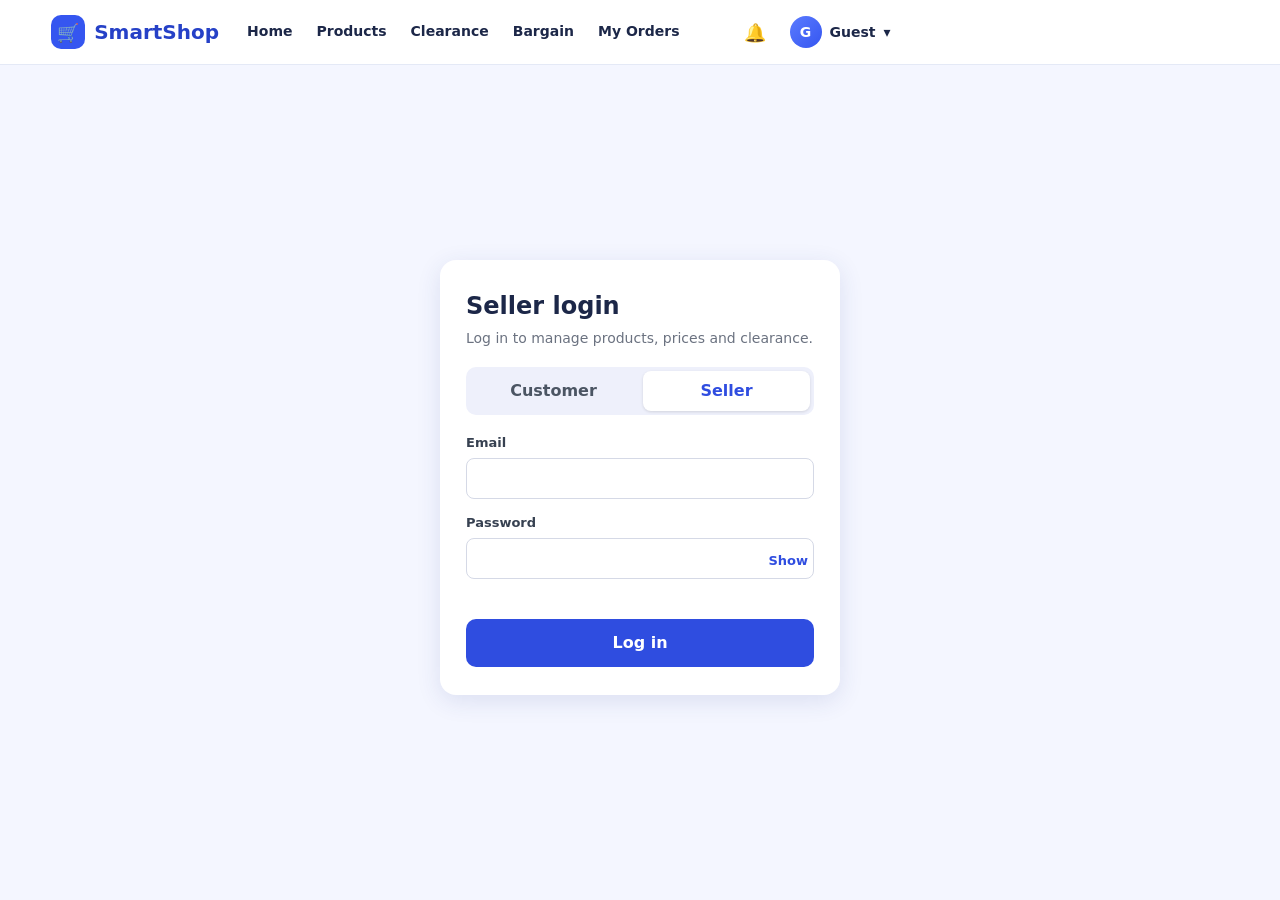
==== frontend/admin.html @ 372c332f "Add login and admin pages, product images, and update frontend scripts" ====
<!DOCTYPE html>
<html lang="en">
<head>
<meta charset="utf-8">
<meta name="viewport" content="width=device-width,initial-scale=1">
<title>Seller dashboard</title>
<link rel="stylesheet" href="admin.css">
</head>
<body>
<header>
    <b>Seller dashboard</b>
    <div class="row"><span id="who" class="muted"></span><a href="index.html">Store</a><button class="sec" id="out">Log out</button></div>
</header>

<main>
    <p class="muted" id="gate">Checking your login…</p>

    <div id="app" hidden>
        <div class="row" style="justify-content:space-between;margin-bottom:12px">
            <b id="count"></b><button id="add">+ Add product</button>
        </div>
        <p class="err" id="ge"></p>
        <div class="wrap">
            <table>
                <thead><tr><th>Name</th><th>Category</th><th>Base</th><th>Cost</th><th>Min</th><th>Stock</th><th>Expiry</th><th>Clearance price</th><th>Disc</th><th>Level</th><th></th></tr></thead>
                <tbody id="rows"></tbody>
            </table>
        </div>
    </div>
</main>

<div class="modal" id="modal">
    <div class="box">
        <b id="ft"></b>
        <div class="form" id="form"></div>
        <p class="err" id="fe"></p>
        <div class="row"><button id="save">Save</button><button class="sec" id="cancel">Cancel</button></div>
    </div>
</div>

<script>
const $ = s => document.querySelector(s);
const esc = s => String(s ?? '').replace(/[&<>"']/g, c => ({'&':'&amp;','<':'&lt;','>':'&gt;','"':'&quot;',"'":'&#39;'}[c]));
const inr = n => '₹' + Number(n).toLocaleString('en-IN');
const LOGIN = 'login.html?as=seller&next=admin.html';

const FIELDS = [
    ['name','Name','text'], ['category','Category','text'],
    ['base_price','Base price','number'], ['cost_price','Cost price','number'],
    ['minimum_price','Minimum price','number'], ['stock','Stock','number'],
    ['inventory_age','Inventory age (days)','number'], ['expiry_date','Expiry date (blank = none)','date'],
    ['sales_last_7_days','Sales last 7 days','number'], ['sales_last_30_days','Sales last 30 days','number'],
    ['demand_level','Demand','select'], ['seasonal_factor','Seasonal factor','number'],
    ['image_url','Photo link or images/file.jpg (optional)','text']
];
let list = [], editId = null;

async function api(url, method = 'GET', body) {
    const r = await fetch(url, { method, headers: { 'Content-Type': 'application/json' }, body: body ? JSON.stringify(body) : undefined });
    let j = {};
    try { j = await r.json(); } catch (e) {}
    return { ok: r.ok, status: r.status, j };
}

async function load() {
    // only a logged in seller may stay on this page
    const me = (await api('/api/auth/me')).j;
    if (!me.user || me.user.role !== 'admin') { location.replace(LOGIN); return; }
    $('#who').textContent = me.user.name;

    const r = await api('/api/products?view=admin');
    if (r.status === 401 || r.status === 403) { location.replace(LOGIN); return; }

    $('#gate').hidden = true; $('#app').hidden = false;
    list = r.j;
    const cl = await Promise.all(list.map(p => api('/api/clearance/' + p.id)));
    $('#count').textContent = list.length + ' products';
    $('#rows').innerHTML = list.map((p, i) => {
        const c = cl[i].j.clearance || {};
        const left = p.days_to_expiry;
        return `<tr><td>${esc(p.name)}</td><td>${esc(p.category)}</td><td>${inr(p.base_price)}</td><td>${inr(p.cost_price)}</td><td>${inr(p.minimum_price)}</td><td>${p.stock}</td>
        <td>${left == null ? '-' : left <= 0 ? 'expired' : left + ' d'}</td>
        <td>${c.clearance_price != null ? inr(c.clearance_price) : '-'}</td><td>${c.discount_percent ?? '-'}%</td>
        <td><span class="badge ${esc(c.clearance_level)}" title="${esc((c.reasons || []).join(', '))}">${esc(c.clearance_level || '-')}</span></td>
        <td><button class="sec" data-e="${p.id}">Edit</button> <button class="del" data-d="${p.id}">Delete</button></td></tr>`;
    }).join('');
}

function openForm(p) {
    editId = p ? p.id : null;
    $('#ft').textContent = p ? 'Edit product' : 'Add product';
    $('#fe').textContent = '';
    $('#form').innerHTML = FIELDS.map(([k, l, t]) => `<div><label>${l}</label>` + (t === 'select'
        ? `<select id="f_${k}">${['LOW', 'MEDIUM', 'HIGH'].map(v => `<option ${(p?.[k] || 'MEDIUM') === v ? 'selected' : ''}>${v}</option>`).join('')}</select>`
        : `<input id="f_${k}" type="${t}" step="any" value="${esc(p ? p[k] : (t === 'number' ? 0 : ''))}">`) + '</div>').join('');
    $('#modal').classList.add('open');
}

$('#add').onclick = () => openForm(null);
$('#cancel').onclick = () => $('#modal').classList.remove('open');
$('#out').onclick = async () => { await api('/api/auth/logout', 'POST', {}); location.assign('login.html'); };

$('#rows').onclick = async e => {
    const d = e.target.dataset;
    if (d.e) openForm(list.find(p => p.id == d.e));
    if (d.d && confirm('Delete this product?')) {
        const r = await api('/api/products/' + d.d, 'DELETE');
        $('#ge').textContent = r.ok ? '' : (r.j.message || r.j.error || 'Delete failed');
        load();
    }
};

$('#save').onclick = async () => {
    const b = {};
    for (const [k, , t] of FIELDS) {
        const v = $('#f_' + k).value.trim();
        b[k] = t === 'number' ? (v === '' ? null : Number(v)) : v;
    }
    const r = editId ? await api('/api/products/' + editId, 'PUT', b) : await api('/api/products', 'POST', b);
    if (!r.ok) { $('#fe').textContent = r.j.message || r.j.error || 'Could not save.'; return; }
    $('#modal').classList.remove('open');
    load();
};

load();
</script>
</body>
</html>
---- frontend/admin.css ----
*{
    box-sizing:border-box;
}

body{margin:0;
    font:15px system-ui,sans-serif;
    background:#f5f6f8;
    color:#1a1d23;
}
header{
    background:#1a1d23;
    color:#fff;
    padding:14px 20px;
    display:flex;
    justify-content:space-between;
    align-items:center
}
header a{
    color:#9db4ff;
    text-decoration:none;
    font-size:14px;
}
main{
    max-width:1100px;
    margin:20px auto;
    padding:0 16px;
}
.chips {
    display:flex;
    gap:8px;
    flex-wrap:wrap;
    margin-bottom:16px
}
.chip{
    border:1px solid #ccd;
    background:#fff;
    border-radius:99px;
    padding:5px 14px;
    cursor:pointer
}
.chip.on{
    background:#2f5bea;
    color:#fff;
    border-color:#2f5bea
}
.grid{
    display:grid;
    grid-template-columns:repeat(auto-fill,minmax(220px,1fr));
    gap:14px;
}
.card{
    background:#fff;
    border-radius:10px;
    padding:16px;
    box-shadow:0 1px 3px #0002;
    display:flex;
    flex-direction:column;
    gap:6px
}
.price{
	font-size:20px;font-weight:600
}
.muted{
	color:#6b7280;font-size:13px
}
button{
	background:#2f5bea;
	color:#fff;
	border:0;
	border-radius:6px;
	padding:8px 14px;
	cursor:pointer;
	font-size:14px;
}
button.sec{
	background:#e5e7eb;color:#1a1d23
}
button.del{
	background:#d93636
}
button:disabled{
	opacity:.5;
	cursor:not-allowed
}
input,select{
	padding:8px;border:1px solid #ccd;
	border-radius:6px;
	font:inherit;
	width:100%
}
.modal{
	position:fixed;
	inset:0;
	background:#0007;
	display:none;
	align-items:center;
	justify-content:center;
	padding:12px
}
.modal.open{
	display:flex
}
.box{
	background:#fff;
	border-radius:12px;
	padding:18px;
	width:100%;
	max-width:480px;
	max-height:92vh;
	overflow:auto
}
.chat{
	height:260px;
	overflow:auto;
	background:#f5f6f8;
	border-radius:8px;
	padding:10px;
	display:flex;
	flex-direction:column;
	gap:6px;
	margin:10px 0
}
.msg{
	padding:7px 11px;
	border-radius:12px;
	max-width:85%
}
.me{
	background:#2f5bea;
	color:#fff;
	align-self:flex-end
}
.bot{
background:#fff;
	align-self:flex-start
}
.row{
	display:flex;
	gap:8px;
	align-items:center
}
.wrap{
	overflow-x:auto
}
table{
	width:100%;
	border-collapse:collapse;
	background:#fff;
	border-radius:10px;
	font-size:14px
}
th,td{
	padding:8px 10px;
	text-align:left;
	border-bottom:1px solid #eee;
	white-space:nowrap
}
.badge{
	padding:2px 8px;
	border-radius:99px;
	font-size:12px;
	color:#fff
}
.NORMAL{
	background:#16a34a
}
.MEDIUM{
	background:#ca8a04
}
.HIGH{
	background:#ea580c
}
.URGENT{
	background:#dc2626
}
.EXTREME{
	background:#7f1d1d
}
.form{
	display:grid;
	grid-template-columns:1fr 1fr;
	gap:10px;
	margin:12px 0
}
.form label{
	font-size:12px;
	color:#6b7280;
	display:block;
	margin-bottom:2px
}
.err{
	color:#d93636;
	font-size:13px;
	min-height:18px
}
.ok{
	background:#dcfce7;
	color:#166534;
	padding:8px;
	border-radius:8px;
	margin-top:8px
}

[hidden] {
	 display: none !important;
}
header .row {
	gap: 14px;
}
header a {
	text-decoration: none;
}
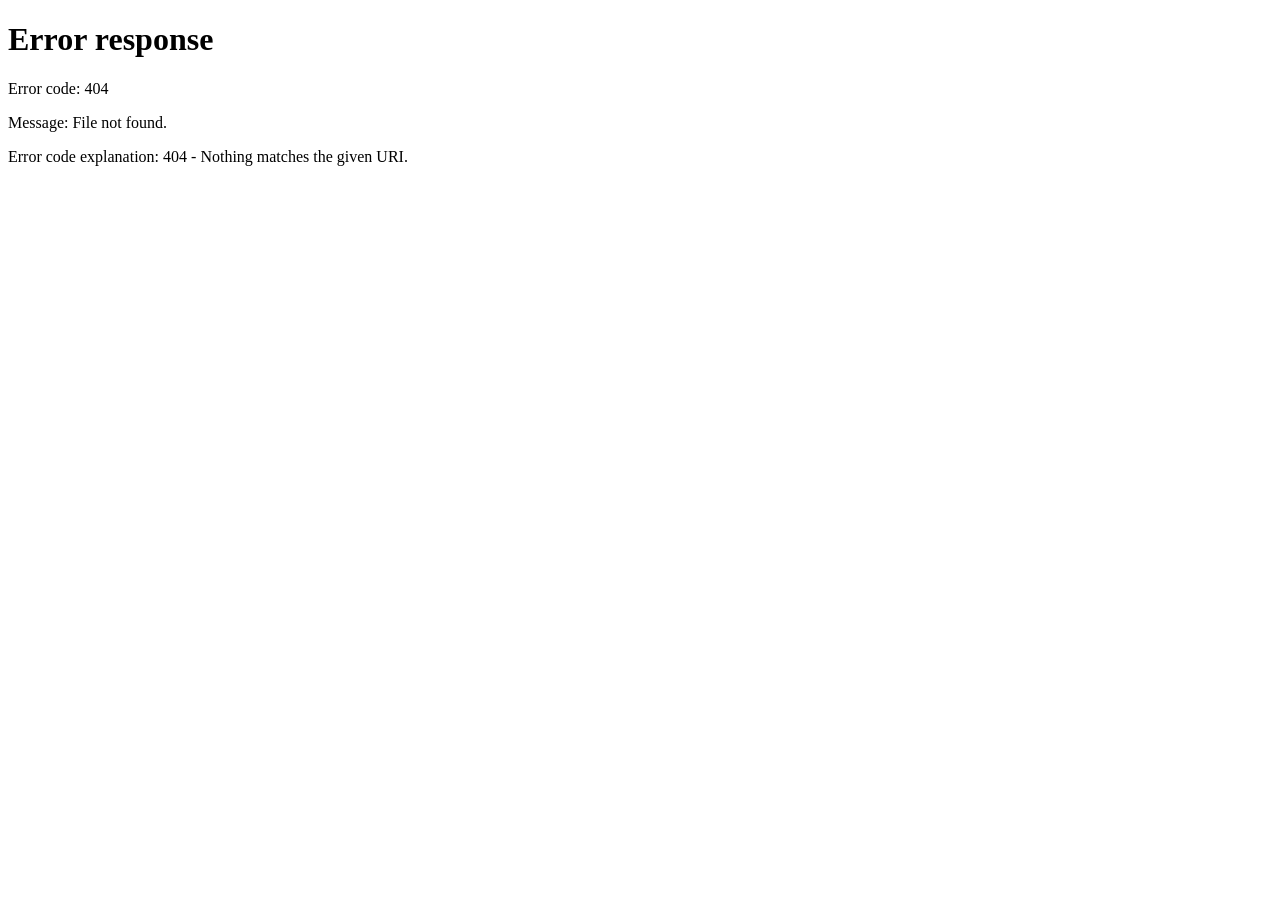
==== commit 2c77f26a: "Updated code" ====
--- a/frontend/admin.html
+++ b/frontend/admin.html
@@ -9,7 +9,7 @@
 <body>
 <header>
     <b>Seller dashboard</b>
-    <div class="row"><span id="who" class="muted"></span><a href="index.html">Store</a><button class="sec" id="out">Log out</button></div>
+    <div class="row"><span id="who" class="muted"></span><a href="/">Store</a><button class="sec" id="out">Log out</button></div>
 </header>
 
 <main>
@@ -42,7 +42,7 @@
 const $ = s => document.querySelector(s);
 const esc = s => String(s ?? '').replace(/[&<>"']/g, c => ({'&':'&amp;','<':'&lt;','>':'&gt;','"':'&quot;',"'":'&#39;'}[c]));
 const inr = n => '₹' + Number(n).toLocaleString('en-IN');
-const LOGIN = 'login.html?as=seller&next=admin.html';
+const LOGIN = '/login?as=seller&next=/admin';
 
 const FIELDS = [
     ['name','Name','text'], ['category','Category','text'],
@@ -98,7 +98,7 @@
 
 $('#add').onclick = () => openForm(null);
 $('#cancel').onclick = () => $('#modal').classList.remove('open');
-$('#out').onclick = async () => { await api('/api/auth/logout', 'POST', {}); location.assign('login.html'); };
+$('#out').onclick = async () => { await api('/api/auth/logout', 'POST', {}); location.assign('/'); };
 
 $('#rows').onclick = async e => {
     const d = e.target.dataset;
